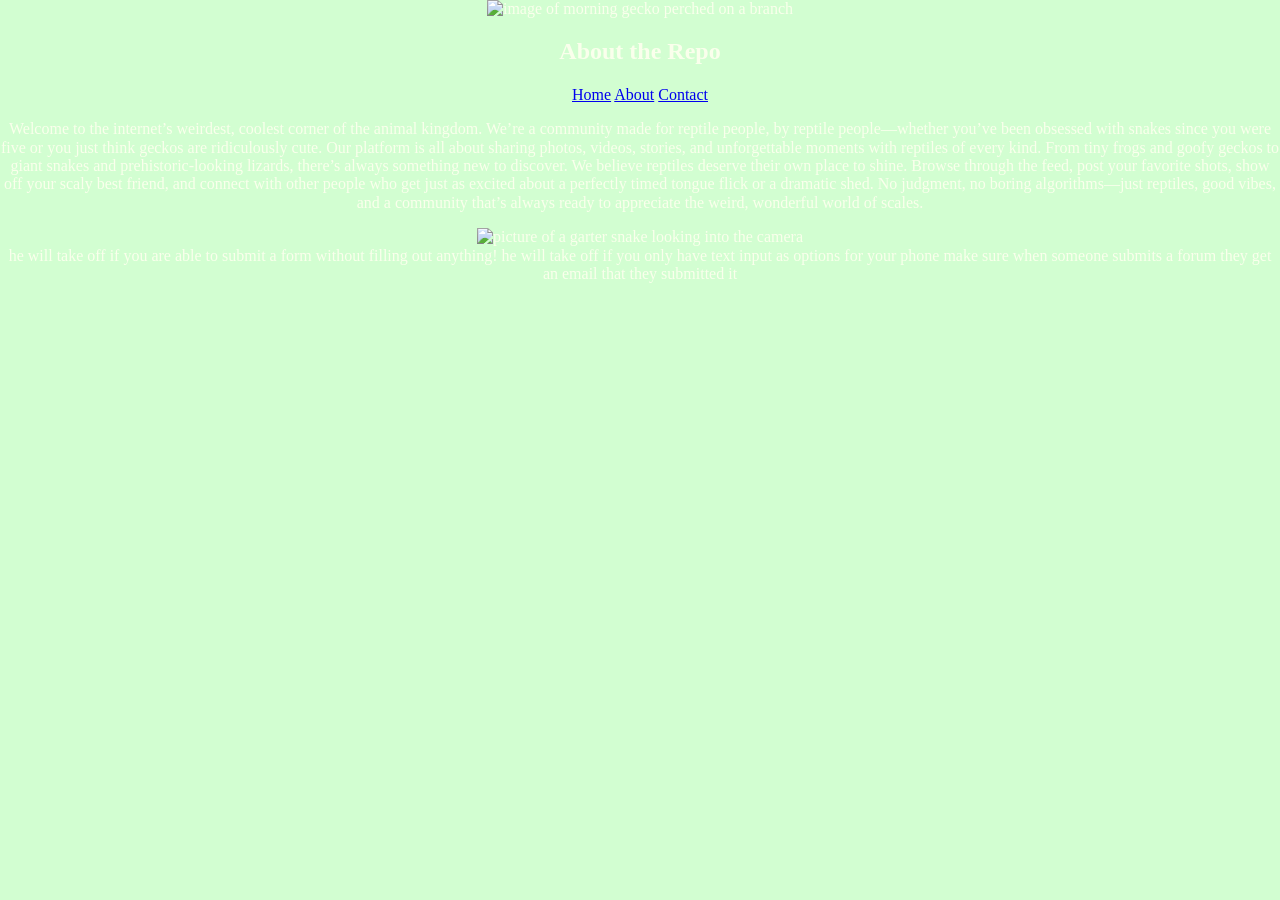
==== starter-site-22-main/about.html @ f5549a55 "set up pages and changed colors and bg img" ====
<!doctype html>
<html class="no-js" lang="en">

<head>
  <meta charset="utf-8">
  <title>Responsive Layouts</title>
  <meta name="description" content="This site will serve as the hub for many sub responsive layouts">
  <meta name="viewport" content="width=device-width, initial-scale=1">

  <meta property="og:title" content="">
  <meta property="og:type" content="">
  <meta property="og:url" content="">
  <meta property="og:image" content="">

  <link rel="manifest" href="site.webmanifest">
  <link rel="icon" href="icon.png">
  <!-- Place favicon.ico in the root directory -->

  <link rel="stylesheet" href="css/normalize.css">
  <link rel="stylesheet" href="css/main.css">

  <meta name="theme-color" content="#fafafa">
</head>

<body>
  <div class="gecko-image-container">
    <img class="bg-gecko" src="./img/bg-gecko.jpeg" alt="image of morning gecko perched on a branch">
    <h2 class="bg-title">About the Repo</h2>
  </div>
</body>
 <nav class="nav-links">
      <a href="./index.html">Home</a>
      <a href="./about.html.html">About</a>
      <a href="./contact.html">Contact</a>
  </nav>

<body>
  <header>
    <p>Welcome to the internet’s weirdest, coolest corner of the animal kingdom. We’re a community made for reptile people, by reptile people—whether you’ve been obsessed with snakes since you were five or you just think geckos are ridiculously cute. Our platform is all about sharing photos, videos, stories, and unforgettable moments with reptiles of every kind. From tiny frogs and goofy geckos to giant snakes and prehistoric-looking lizards, there’s always something new to discover. We believe reptiles deserve their own place to shine. Browse through the feed, post your favorite shots, show off your scaly best friend, and connect with other people who get just as excited about a perfectly timed tongue flick or a dramatic shed. No judgment, no boring algorithms—just reptiles, good vibes, and a community that’s always ready to appreciate the weird, wonderful world of scales.</p>
    <script src="js/main.js"></script>
    <img class="snake-image" src="./img/snake.jpg" alt="picture of a garter snake looking into the camera">
  </header>
</body>
</html>

he will take off if you are able to submit a form without filling out anything!
he will take off if you only have text input as options for your phone
make sure when someone submits a forum they get an email that they submitted it
---- starter-site-22-main/css/main.css ----
body {
    background-color: rgb(210, 254, 209);
    color: rgb(250, 255, 236);
    text-align: center;
    padding-bottom: 200px;
}

.cabinpic1-container {
    position:relative;
    display: inline-block;
    max-width: 100%;
}

.cabinpic1-container img {
    width: 100%;
    max-width: 2000px;
    height: auto;
    display: block;
}
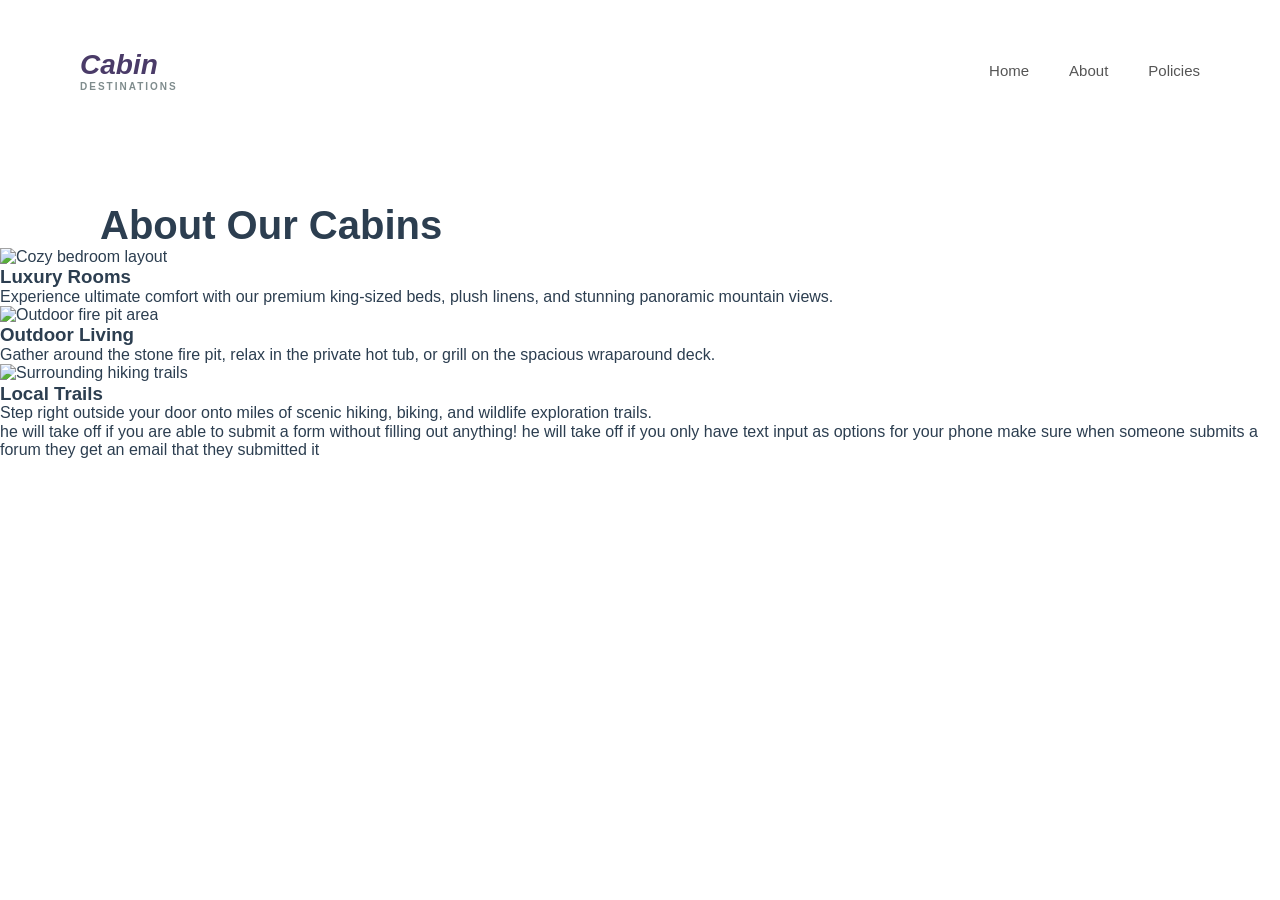
==== commit 02d68316: "updated about page" ====
--- a/starter-site-22-main/about.html
+++ b/starter-site-22-main/about.html
@@ -22,24 +22,59 @@
   <meta name="theme-color" content="#fafafa">
 </head>
 
+<head>
+    <meta charset="UTF-8">
+    <meta name="viewport" content="width=device-width, initial-scale=1.0">
+    <title>About Us - Cabin Destinations</title>
+    <!-- Linking to the same style.css file keeps your design uniform -->
+    <link rel="stylesheet" href="style.css">
+</head>
 <body>
-  <div class="gecko-image-container">
-    <img class="bg-gecko" src="./img/bg-gecko.jpeg" alt="image of morning gecko perched on a branch">
-    <h2 class="bg-title">About the Repo</h2>
-  </div>
-</body>
- <nav class="nav-links">
-      <a href="./index.html">Home</a>
-      <a href="./about.html.html">About</a>
-      <a href="./contact.html">Contact</a>
-  </nav>
 
-<body>
-  <header>
-    <p>Welcome to the internet’s weirdest, coolest corner of the animal kingdom. We’re a community made for reptile people, by reptile people—whether you’ve been obsessed with snakes since you were five or you just think geckos are ridiculously cute. Our platform is all about sharing photos, videos, stories, and unforgettable moments with reptiles of every kind. From tiny frogs and goofy geckos to giant snakes and prehistoric-looking lizards, there’s always something new to discover. We believe reptiles deserve their own place to shine. Browse through the feed, post your favorite shots, show off your scaly best friend, and connect with other people who get just as excited about a perfectly timed tongue flick or a dramatic shed. No judgment, no boring algorithms—just reptiles, good vibes, and a community that’s always ready to appreciate the weird, wonderful world of scales.</p>
-    <script src="js/main.js"></script>
-    <img class="snake-image" src="./img/snake.jpg" alt="picture of a garter snake looking into the camera">
-  </header>
+    <!-- Top Navigation Bar Header (Kept identical for navigation consistency) -->
+    <header class="navbar">
+        <div class="logo">
+            <span class="logo-main">Cabin</span>
+            <span class="logo-sub">DESTINATIONS</span>
+        </div>
+        <nav>
+            <ul class="nav-links">
+                <li><a href="index.html">Home</a></li>
+                <li><a href="about.html">About</a></li>
+                <li><a href="index.html#policies">Policies</a></li>
+            </ul>
+        </nav>
+    </header>
+
+    <!-- Main About Content Area -->
+    <main>
+        <!-- Page Title Header Banner Area -->
+        <div style="padding: 60px 100px 0 100px; font-family: sans-serif;">
+            <h2 style="font-size: 2.5rem; color: #2c3e50;">About Our Cabins</h2>
+        </div>
+
+        <!-- Your 3-Column Image Feature Section is now safely parked here -->
+        <section class="features-grid">
+            <div class="feature-item">
+                <img src="./img/feature1.jpeg" alt="Cozy bedroom layout">
+                <h3>Luxury Rooms</h3>
+                <p>Experience ultimate comfort with our premium king-sized beds, plush linens, and stunning panoramic mountain views.</p>
+            </div>
+
+            <div class="feature-item">
+                <img src="./img/feature2.jpeg" alt="Outdoor fire pit area">
+                <h3>Outdoor Living</h3>
+                <p>Gather around the stone fire pit, relax in the private hot tub, or grill on the spacious wraparound deck.</p>
+            </div>
+
+            <div class="feature-item">
+                <img src="./img/feature3.jpeg" alt="Surrounding hiking trails">
+                <h3>Local Trails</h3>
+                <p>Step right outside your door onto miles of scenic hiking, biking, and wildlife exploration trails.</p>
+            </div>
+        </section>
+    </main>
+
 </body>
 </html>
 
--- a/starter-site-22-main/css/main.css
+++ b/starter-site-22-main/css/main.css
@@ -1,20 +1,142 @@
+* {
+    margin: 0;
+    padding: 0;
+    box-sizing: border-box;
+}
 
 body {
-    background-color: rgb(210, 254, 209);
-    color: rgb(250, 255, 236);
-    text-align: center;
-    padding-bottom: 200px;
+    font-family: -apple-system, BlinkMacSystemFont, "Segoe UI", Roboto, Helvetica, Arial, sans-serif;
+    color: #2c3e50;
+    background-color: #ffffff;
 }
 
-.cabinpic1-container {
-    position:relative;
-    display: inline-block;
-    max-width: 100%;
+.navbar {
+    display: flex;
+    justify-content: space-between; 
+    align-items: center;
+    padding: 50px 80px;
+    background-color: #ffffff;
+    width: 100%;
 }
 
-.cabinpic1-container img {
+.logo {
+    display: flex;
+    flex-direction: column;
+    line-height: 1.1;
+}
+
+.logo-main {
+    font-size: 28px;
+    font-weight: bold;
+    font-style: italic;
+    color: #4a3b68; 
+}
+
+.logo-sub {
+    font-size: 10px;
+    font-weight: bold;
+    letter-spacing: 2px;
+    color: #7f8c8d;
+}
+
+.nav-links {
+    display: flex;
+    list-style: none;
+    gap: 40px; 
+}
+
+.nav-links a {
+    text-decoration: none;
+    color: #555555;
+    font-size: 15px;
+    font-weight: 500;
+    transition: color 0.2s ease;
+}
+
+.nav-links a:hover {
+    color: #4a3b68;
+}
+
+.hero-container {
+    position: relative;
     width: 100%;
-    max-width: 2000px;
-    height: auto;
+    height: calc(100vh - 90px); 
+    overflow: hidden;
+}
+
+.hero-bg {
+    width: 100%;
+    height: 100%;
+    object-fit: cover;
     display: block;
-}+    filter: brightness(0.75) contrast(1.05); 
+}
+
+.hero-content {
+    position: absolute;
+    top: 0;
+    left: 0;
+    width: 100%;
+    height: 100%;
+    
+    display: flex;
+    flex-direction: column;
+    justify-content: center; 
+    align-items: flex-start; 
+    
+    padding: 0 100px; 
+    pointer-events: none;
+}
+
+.hero-icon {
+    font-size: 32px;
+    margin-bottom: 15px;
+    opacity: 0.9;
+}
+
+.hero-title {
+    color: #ffffff;
+    font-size: 4rem;
+    font-weight: 700;
+    margin-bottom: 20px;
+    letter-spacing: -1px;
+}
+
+.hero-subtitle {
+    color: rgba(255, 255, 255, 0.9);
+    font-size: 1.15rem;
+    margin-bottom: 40px;
+    max-width: 600px; 
+    line-height: 1.5;
+}
+
+.book-now-btn {
+    pointer-events: auto;
+    display: inline-block;
+    background-color: #8e7cc3; 
+    color: #ffffff;
+    text-decoration: none;
+    font-size: 16px;
+    font-weight: 500;
+    padding: 14px 28px;
+    border-radius: 6px;
+    box-shadow: 0 4px 10px rgba(0, 0, 0, 0.15);
+    transition: background-color 0.2s ease, transform 0.2s ease;
+}
+
+.book-now-btn:hover {
+    background-color: #7664ad;
+    transform: translateY(-2px);
+}
+
+@media (max-width: 768px) {
+    .navbar {
+        padding: 20px 30px;
+    }
+    .hero-content {
+        padding: 0 40px;
+    }
+    .hero-title {
+        font-size: 2.8rem;
+    }
+}
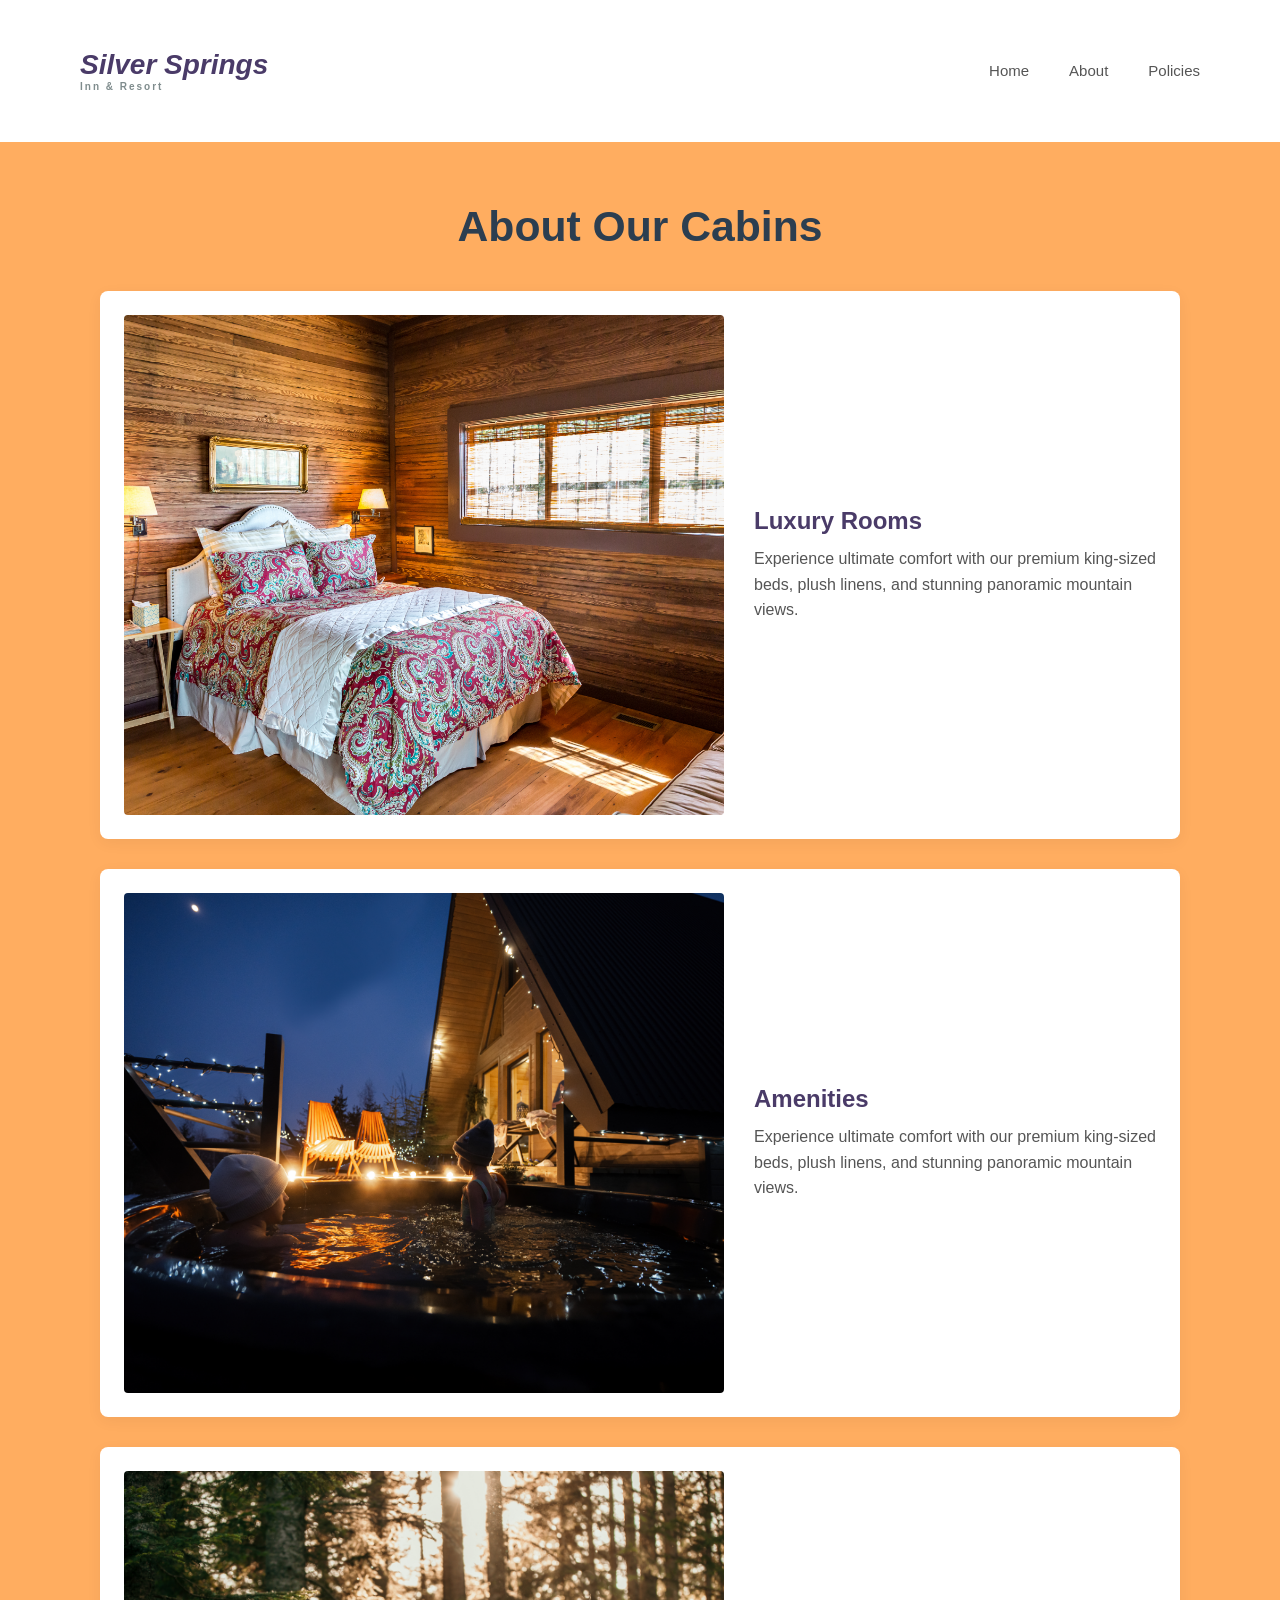
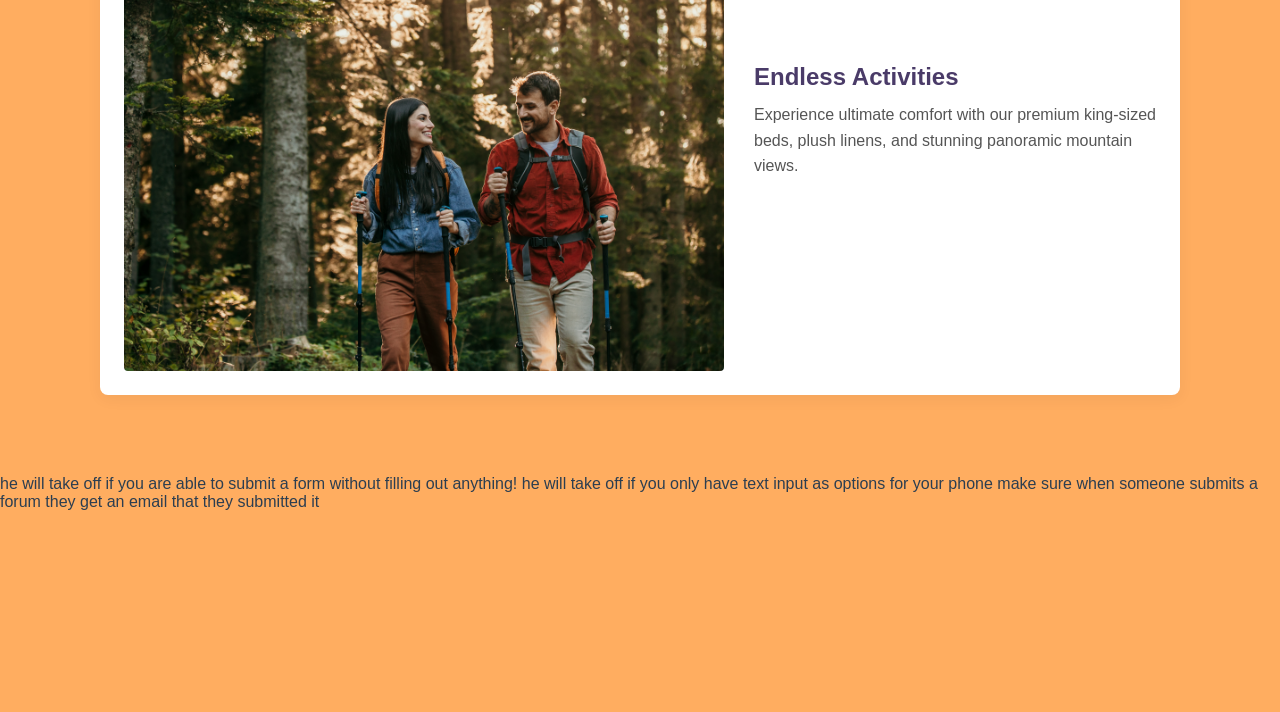
==== commit 750df161: "fleshed out about tab" ====
--- a/starter-site-22-main/about.html
+++ b/starter-site-22-main/about.html
@@ -34,14 +34,14 @@
     <!-- Top Navigation Bar Header (Kept identical for navigation consistency) -->
     <header class="navbar">
         <div class="logo">
-            <span class="logo-main">Cabin</span>
-            <span class="logo-sub">DESTINATIONS</span>
+            <span class="logo-main">Silver Springs</span>
+            <span class="logo-sub">Inn & Resort</span>
         </div>
         <nav>
             <ul class="nav-links">
-                <li><a href="index.html">Home</a></li>
-                <li><a href="about.html">About</a></li>
-                <li><a href="index.html#policies">Policies</a></li>
+                <li><a href="./index.html">Home</a></li>
+                <li><a href="./about.html">About</a></li>
+                <li><a href="./policies.html">Policies</a></li>
             </ul>
         </nav>
     </header>
@@ -50,27 +50,33 @@
     <main>
         <!-- Page Title Header Banner Area -->
         <div style="padding: 60px 100px 0 100px; font-family: sans-serif;">
-            <h2 style="font-size: 2.5rem; color: #2c3e50;">About Our Cabins</h2>
+            <h2>About Our Cabins</h2>
         </div>
 
         <!-- Your 3-Column Image Feature Section is now safely parked here -->
         <section class="features-grid">
             <div class="feature-item">
-                <img src="./img/feature1.jpeg" alt="Cozy bedroom layout">
-                <h3>Luxury Rooms</h3>
-                <p>Experience ultimate comfort with our premium king-sized beds, plush linens, and stunning panoramic mountain views.</p>
+                <img src="./img/CabinPic2.jpeg" alt="Cozy bedroom layout">
+                <div class="feature-item-content">
+                  <h3>Luxury Rooms</h3>
+                  <p>Experience ultimate comfort with our premium king-sized beds, plush linens, and stunning panoramic mountain views.</p>
+                </div>
             </div>
 
             <div class="feature-item">
-                <img src="./img/feature2.jpeg" alt="Outdoor fire pit area">
-                <h3>Outdoor Living</h3>
-                <p>Gather around the stone fire pit, relax in the private hot tub, or grill on the spacious wraparound deck.</p>
+                <img src="./img/CabinPic3.jpeg" alt="Cozy bedroom layout">
+                <div class="feature-item-content">
+                  <h3>Amenities</h3>
+                  <p>Experience ultimate comfort with our premium king-sized beds, plush linens, and stunning panoramic mountain views.</p>
+                </div>
             </div>
 
             <div class="feature-item">
-                <img src="./img/feature3.jpeg" alt="Surrounding hiking trails">
-                <h3>Local Trails</h3>
-                <p>Step right outside your door onto miles of scenic hiking, biking, and wildlife exploration trails.</p>
+                <img src="./img/CabinPic4.jpeg" alt="Cozy bedroom layout">
+                <div class="feature-item-content">
+                  <h3>Endless Activities</h3>
+                  <p>Experience ultimate comfort with our premium king-sized beds, plush linens, and stunning panoramic mountain views.</p>
+                </div>
             </div>
         </section>
     </main>
--- a/starter-site-22-main/css/main.css
+++ b/starter-site-22-main/css/main.css
@@ -7,7 +7,8 @@
 body {
     font-family: -apple-system, BlinkMacSystemFont, "Segoe UI", Roboto, Helvetica, Arial, sans-serif;
     color: #2c3e50;
-    background-color: #ffffff;
+    background-color: rgb(255, 173, 96);
+    margin-bottom: 200px;
 }
 
 .navbar {
@@ -15,7 +16,7 @@
     justify-content: space-between; 
     align-items: center;
     padding: 50px 80px;
-    background-color: #ffffff;
+    background-color: white;
     width: 100%;
 }
 
@@ -37,6 +38,11 @@
     font-weight: bold;
     letter-spacing: 2px;
     color: #7f8c8d;
+}
+
+h2 {
+    font-size: 32pt;
+    text-align: center;
 }
 
 .nav-links {
@@ -140,3 +146,67 @@
         font-size: 2.8rem;
     }
 }
+
+.features-grid {
+    display: flex;
+    flex-direction: column;
+    gap: 30px;
+    padding: 40px 100px 80px 100px;
+    width: 100%;
+}
+
+/* Changes each card to a row layout */
+.feature-item {
+    display: flex;
+    flex-direction: row; /* Aligns image and text side-by-side */
+    align-items: center; /* Centers items vertically */
+    background-color: white;
+    padding: 24px;
+    border-radius: 8px;
+    box-shadow: 0 4px 15px rgba(0, 0, 0, 0.05);
+    gap: 30px; /* Creates spacing between image and text */
+}
+
+/* Fixes the image sizing for a side-by-side look */
+.feature-item img {
+    width: 600px; /* Set a fixed ideal width for the image */
+    height: 500px;
+    object-fit: cover;
+    border-radius: 4px;
+    flex-shrink: 0; /* Prevents the image from squeezing */
+}
+
+/* Wraps the text headings and paragraphs nicely */
+.feature-item-content {
+    flex: 1; /* Allows text area to fill the remaining space */
+}
+
+.feature-item h3 {
+    font-size: 1.5rem;
+    color: #4a3b68;
+    margin-bottom: 12px;
+}
+
+.feature-item p {
+    font-size: 1rem;
+    line-height: 1.6;
+    color: #555555;
+}
+
+/* Mobile Responsiveness: Stacks them vertically on small screens */
+@media (max-width: 768px) {
+    .features-grid {
+        padding: 20px 30px;
+    }
+    
+    .feature-item {
+        flex-direction: column; /* Text drops below image on mobile */
+        align-items: flex-start;
+        gap: 15px;
+    }
+
+    .feature-item img {
+        width: 100%; /* Image takes full width on mobile */
+        height: 220px;
+    }
+}
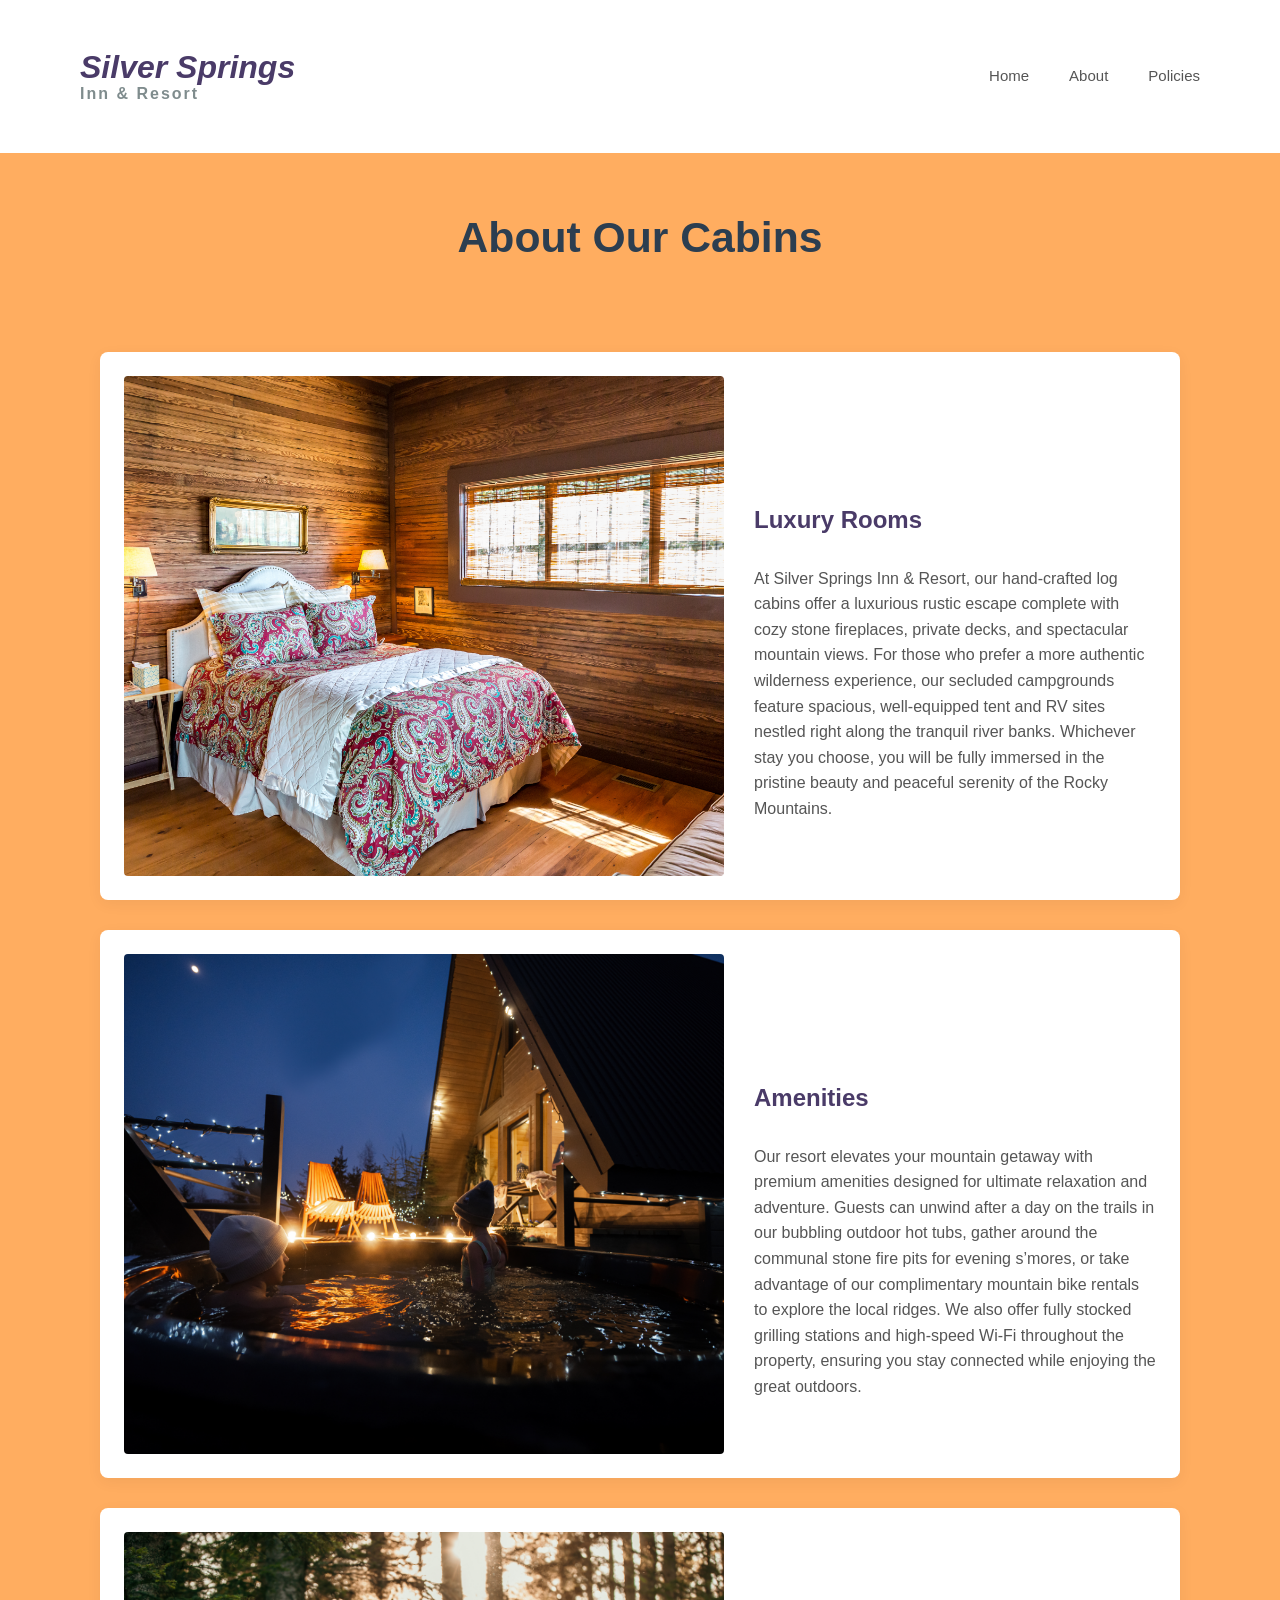
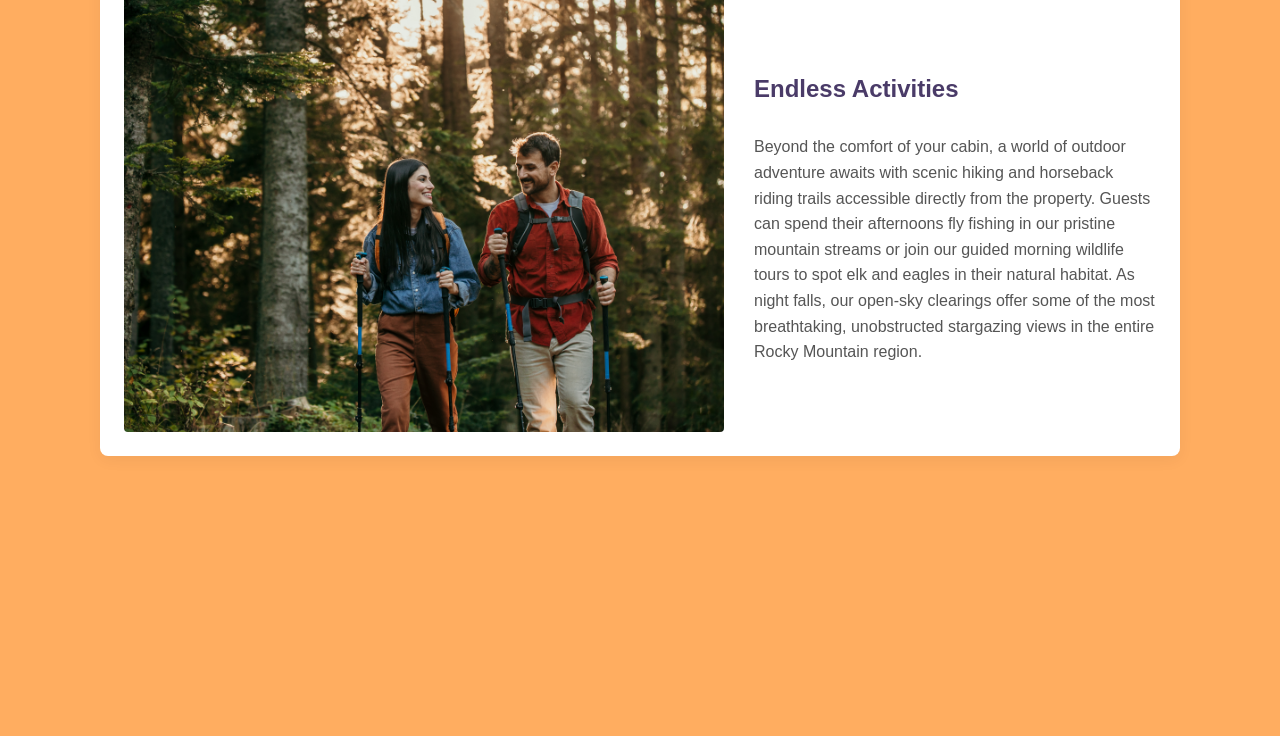
==== commit ba8e4374: "finalized site and form" ====
--- a/starter-site-22-main/about.html
+++ b/starter-site-22-main/about.html
@@ -4,6 +4,7 @@
 <head>
   <meta charset="utf-8">
   <title>Responsive Layouts</title>
+  <link rel="icon" type="image/png" href="./img/favicon.png">
   <meta name="description" content="This site will serve as the hub for many sub responsive layouts">
   <meta name="viewport" content="width=device-width, initial-scale=1">
 
@@ -14,7 +15,6 @@
 
   <link rel="manifest" href="site.webmanifest">
   <link rel="icon" href="icon.png">
-  <!-- Place favicon.ico in the root directory -->
 
   <link rel="stylesheet" href="css/normalize.css">
   <link rel="stylesheet" href="css/main.css">
@@ -26,12 +26,10 @@
     <meta charset="UTF-8">
     <meta name="viewport" content="width=device-width, initial-scale=1.0">
     <title>About Us - Cabin Destinations</title>
-    <!-- Linking to the same style.css file keeps your design uniform -->
     <link rel="stylesheet" href="style.css">
 </head>
 <body>
 
-    <!-- Top Navigation Bar Header (Kept identical for navigation consistency) -->
     <header class="navbar">
         <div class="logo">
             <span class="logo-main">Silver Springs</span>
@@ -46,20 +44,17 @@
         </nav>
     </header>
 
-    <!-- Main About Content Area -->
     <main>
-        <!-- Page Title Header Banner Area -->
         <div style="padding: 60px 100px 0 100px; font-family: sans-serif;">
             <h2>About Our Cabins</h2>
         </div>
 
-        <!-- Your 3-Column Image Feature Section is now safely parked here -->
         <section class="features-grid">
             <div class="feature-item">
                 <img src="./img/CabinPic2.jpeg" alt="Cozy bedroom layout">
                 <div class="feature-item-content">
                   <h3>Luxury Rooms</h3>
-                  <p>Experience ultimate comfort with our premium king-sized beds, plush linens, and stunning panoramic mountain views.</p>
+                  <p>At Silver Springs Inn & Resort, our hand-crafted log cabins offer a luxurious rustic escape complete with cozy stone fireplaces, private decks, and spectacular mountain views. For those who prefer a more authentic wilderness experience, our secluded campgrounds feature spacious, well-equipped tent and RV sites nestled right along the tranquil river banks. Whichever stay you choose, you will be fully immersed in the pristine beauty and peaceful serenity of the Rocky Mountains.</p>
                 </div>
             </div>
 
@@ -67,7 +62,7 @@
                 <img src="./img/CabinPic3.jpeg" alt="Cozy bedroom layout">
                 <div class="feature-item-content">
                   <h3>Amenities</h3>
-                  <p>Experience ultimate comfort with our premium king-sized beds, plush linens, and stunning panoramic mountain views.</p>
+                  <p>Our resort elevates your mountain getaway with premium amenities designed for ultimate relaxation and adventure. Guests can unwind after a day on the trails in our bubbling outdoor hot tubs, gather around the communal stone fire pits for evening s’mores, or take advantage of our complimentary mountain bike rentals to explore the local ridges. We also offer fully stocked grilling stations and high-speed Wi-Fi throughout the property, ensuring you stay connected while enjoying the great outdoors.</p>
                 </div>
             </div>
 
@@ -75,7 +70,7 @@
                 <img src="./img/CabinPic4.jpeg" alt="Cozy bedroom layout">
                 <div class="feature-item-content">
                   <h3>Endless Activities</h3>
-                  <p>Experience ultimate comfort with our premium king-sized beds, plush linens, and stunning panoramic mountain views.</p>
+                  <p>Beyond the comfort of your cabin, a world of outdoor adventure awaits with scenic hiking and horseback riding trails accessible directly from the property. Guests can spend their afternoons fly fishing in our pristine mountain streams or join our guided morning wildlife tours to spot elk and eagles in their natural habitat. As night falls, our open-sky clearings offer some of the most breathtaking, unobstructed stargazing views in the entire Rocky Mountain region.</p>
                 </div>
             </div>
         </section>
@@ -83,7 +78,3 @@
 
 </body>
 </html>
-
-he will take off if you are able to submit a form without filling out anything!
-he will take off if you only have text input as options for your phone
-make sure when someone submits a forum they get an email that they submitted it
--- a/starter-site-22-main/css/main.css
+++ b/starter-site-22-main/css/main.css
@@ -6,7 +6,7 @@
 
 body {
     font-family: -apple-system, BlinkMacSystemFont, "Segoe UI", Roboto, Helvetica, Arial, sans-serif;
-    color: #2c3e50;
+    color: rgb(44, 62, 80);
     background-color: rgb(255, 173, 96);
     margin-bottom: 200px;
 }
@@ -27,22 +27,39 @@
 }
 
 .logo-main {
-    font-size: 28px;
+    font-size: 32px;
     font-weight: bold;
     font-style: italic;
-    color: #4a3b68; 
+    color: rgb(74, 59, 104); 
 }
 
 .logo-sub {
-    font-size: 10px;
+    font-size: 16px;
     font-weight: bold;
     letter-spacing: 2px;
-    color: #7f8c8d;
+    color: rgb(127, 140, 141);
 }
 
 h2 {
     font-size: 32pt;
     text-align: center;
+    padding-bottom: 50px;
+}
+
+h3 {
+    font-size: 16pt;
+    text-align: center;
+    padding-top: 76px;
+}
+
+.policy-text {
+    text-align: center;
+    font-size: 12pt;
+    max-width: 800px;
+    margin: 0 auto;
+    line-height: 1.6;
+    padding-top: 20px;
+    padding-bottom: 50px;
 }
 
 .nav-links {
@@ -60,7 +77,7 @@
 }
 
 .nav-links a:hover {
-    color: #4a3b68;
+    color: rgb(74, 59, 104);
 }
 
 .hero-container {
@@ -101,7 +118,7 @@
 }
 
 .hero-title {
-    color: #ffffff;
+    color: white;
     font-size: 4rem;
     font-weight: 700;
     margin-bottom: 20px;
@@ -119,8 +136,8 @@
 .book-now-btn {
     pointer-events: auto;
     display: inline-block;
-    background-color: #8e7cc3; 
-    color: #ffffff;
+    background-color: rgb(255, 173, 96); 
+    color: white;
     text-decoration: none;
     font-size: 16px;
     font-weight: 500;
@@ -131,7 +148,7 @@
 }
 
 .book-now-btn:hover {
-    background-color: #7664ad;
+    background-color: rgb(118, 100, 173);
     transform: translateY(-2px);
 }
 
@@ -155,58 +172,188 @@
     width: 100%;
 }
 
-/* Changes each card to a row layout */
 .feature-item {
     display: flex;
-    flex-direction: row; /* Aligns image and text side-by-side */
-    align-items: center; /* Centers items vertically */
+    flex-direction: row; 
+    align-items: center; 
     background-color: white;
     padding: 24px;
     border-radius: 8px;
     box-shadow: 0 4px 15px rgba(0, 0, 0, 0.05);
-    gap: 30px; /* Creates spacing between image and text */
-}
-
-/* Fixes the image sizing for a side-by-side look */
+    gap: 30px; 
+}
+
 .feature-item img {
-    width: 600px; /* Set a fixed ideal width for the image */
+    width: 600px; 
     height: 500px;
     object-fit: cover;
     border-radius: 4px;
-    flex-shrink: 0; /* Prevents the image from squeezing */
-}
-
-/* Wraps the text headings and paragraphs nicely */
+    flex-shrink: 0; 
+}
+
 .feature-item-content {
-    flex: 1; /* Allows text area to fill the remaining space */
+    flex: 1;
 }
 
 .feature-item h3 {
     font-size: 1.5rem;
-    color: #4a3b68;
+    color: rgb(74, 59, 104);
     margin-bottom: 12px;
+    text-align: left;
+    padding-bottom: 20px;
 }
 
 .feature-item p {
     font-size: 1rem;
     line-height: 1.6;
-    color: #555555;
-}
-
-/* Mobile Responsiveness: Stacks them vertically on small screens */
+    color: rgb(85, 85, 85);
+}
+
 @media (max-width: 768px) {
     .features-grid {
         padding: 20px 30px;
     }
     
     .feature-item {
-        flex-direction: column; /* Text drops below image on mobile */
+        flex-direction: column; 
         align-items: flex-start;
         gap: 15px;
     }
 
     .feature-item img {
-        width: 100%; /* Image takes full width on mobile */
+        width: 100%;
         height: 220px;
     }
 }
+
+.waitlist-section {
+    padding: 60px 20px;
+    display: flex;
+    justify-content: center;
+    width: 100%;
+}
+
+.waitlist-container {
+    background-color: white;
+    padding: 40px;
+    border-radius: 12px;
+    box-shadow: 0 8px 30px black;
+    max-width: 550px;
+    width: 100%;
+}
+
+.waitlist-container h2 {
+    font-size: 2rem;
+    color: rgb(74, 59, 104); 
+    margin-bottom: 12px;
+    text-align: center;
+}
+
+.waitlist-container p {
+    font-size: 1rem;
+    color: rgb(85, 85, 85);
+    line-height: 1.5;
+    margin-bottom: 30px;
+    text-align: center;
+}
+
+.form-group {
+    display: flex;
+    flex-direction: column;
+    margin-bottom: 20px;
+}
+
+.form-group label {
+    font-size: 14px;
+    font-weight: 600;
+    margin-bottom: 8px;
+    color: rgb(44, 62, 80);
+}
+
+.form-group input {
+    padding: 14px;
+    font-size: 16px;
+    border: 1px solid rgb(204, 204, 204);
+    border-radius: 6px;
+    outline: none;
+    transition: border-color 0.2s ease;
+}
+
+.form-group input:focus {
+    border-color: rgb(74, 59, 104);
+}
+
+.submit-btn {
+    width: 100%;
+    background-color: rgb(142, 124, 195); 
+    color: white;
+    border: none;
+    padding: 16px;
+    font-size: 16px;
+    font-weight: bold;
+    border-radius: 6px;
+    cursor: pointer;
+    box-shadow: 0 4px 10px rgba(0, 0, 0, 0.1);
+    transition: background-color 0.2s ease, transform 0.2s ease;
+}
+
+.submit-btn:hover {
+    background-color: rgb(118, 100, 173);
+    transform: translateY(-1px);
+}
+
+.submit-title {
+    color: white;
+    font-size: 4rem;
+    font-weight: 700;
+    margin-bottom: 20px;
+    letter-spacing: -1px; 
+    text-align: center;
+    padding-top: 175px;
+
+}
+
+.submit-subtitle {
+    color: white;
+    font-size: 1.15rem;
+    text-align: center;
+    padding-top: 20px;
+}
+
+.back-to-home-btn {
+    pointer-events: auto;
+    display: inline-block;
+    background-color: rgb(142, 124, 195); 
+    color: white;
+    text-decoration: none;
+    font-size: 16px;
+    font-weight: 500;
+    padding: 14px 28px;
+    border-radius: 6px;
+    box-shadow: 0 4px 10px white;
+    transition: background-color 0.2s ease, transform 0.2s ease;
+}
+
+.back-to-home-btn:hover {
+    background-color: rgb(118, 100, 173);
+    transform: translateY(-2px);
+}
+
+.back-to-home-btn-center {
+    display: flex;
+    justify-content: center;
+    align-items: center;
+    padding-top: 100px;
+}
+
+@media (max-width: 768px) {
+    .features-grid {
+        flex-direction: column; 
+        padding: 20px 15px;
+    }
+
+    .feature-item img {
+        width: 100%;            /* Forces images to stretch nicely to the phone edges */
+        height: auto;
+    }
+}
